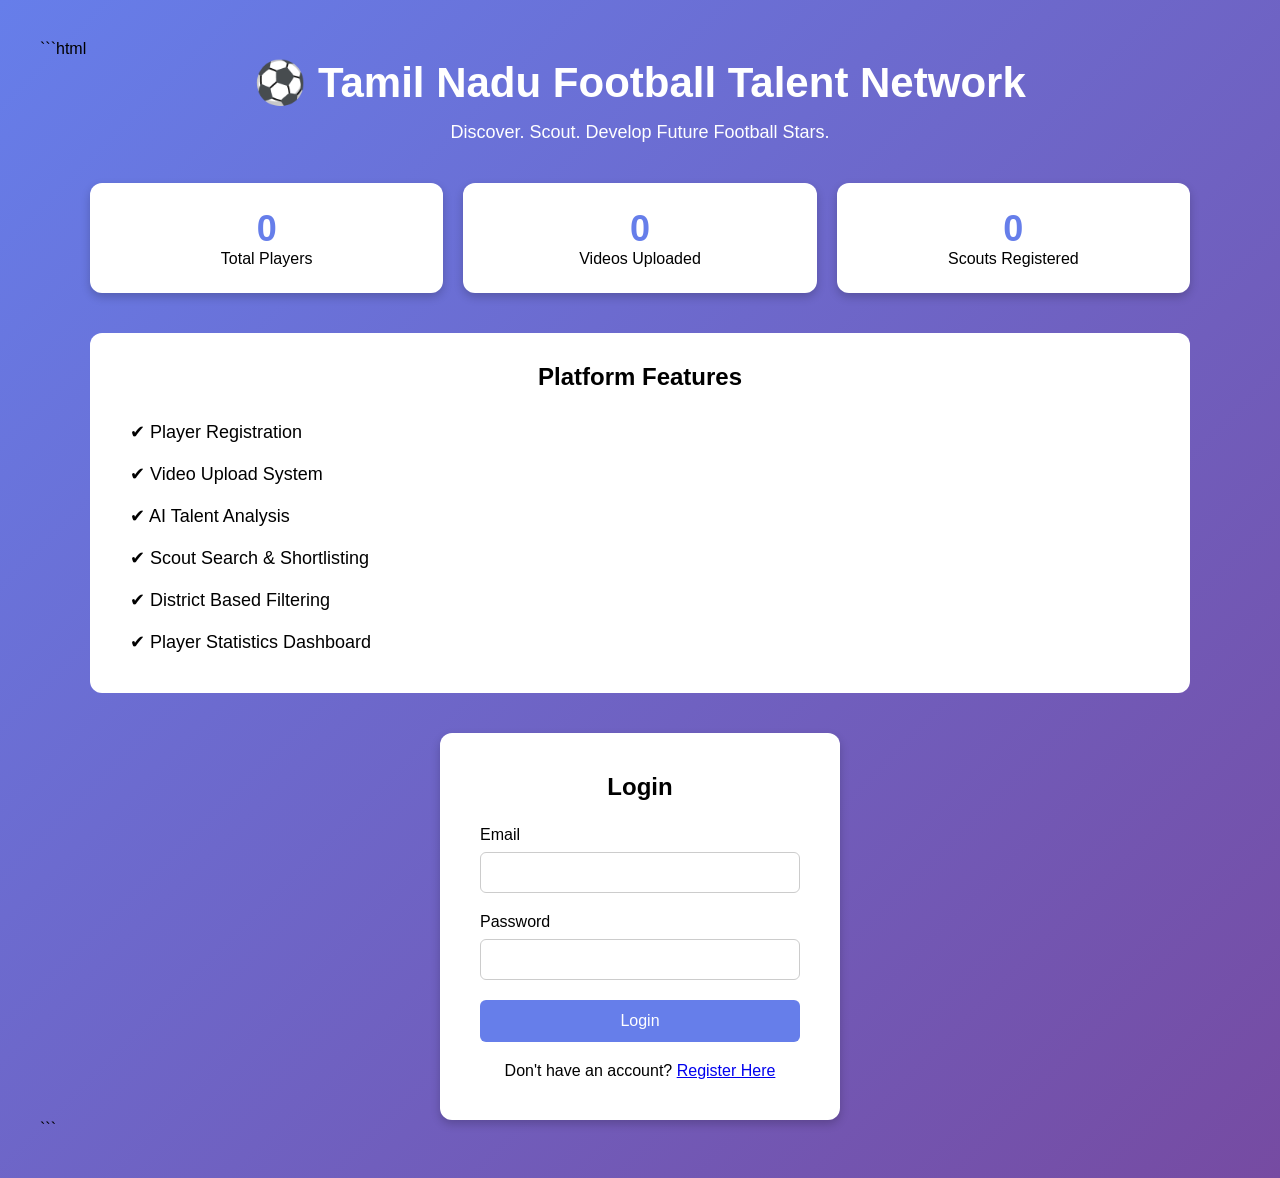
==== src/main/resources/static/index.html @ b0f7b4f4 "Initial commit - Tamil Nadu Football Talent Network" ====
```html
<!DOCTYPE html>
<html>
<head>
    <title>TN Football Talent Network</title>

    <style>

        *{
            margin:0;
            padding:0;
            box-sizing:border-box;
        }

        body{
            font-family:Arial,sans-serif;
            background:linear-gradient(135deg,#667eea,#764ba2);
            min-height:100vh;
            padding:40px;
        }

        .container{
            max-width:1100px;
            margin:auto;
        }

        .hero{
            text-align:center;
            color:white;
            margin-bottom:40px;
        }

        .hero h1{
            font-size:42px;
            margin-bottom:15px;
        }

        .hero p{
            font-size:18px;
        }

        .stats{
            display:flex;
            justify-content:space-around;
            gap:20px;
            margin-bottom:40px;
        }

        .stat-card{
            background:white;
            flex:1;
            padding:25px;
            border-radius:12px;
            text-align:center;
            box-shadow:0 4px 10px rgba(0,0,0,0.2);
        }

        .stat-card h2{
            color:#667eea;
            font-size:36px;
        }

        .features{
            background:white;
            padding:30px;
            border-radius:12px;
            margin-bottom:40px;
        }

        .features h2{
            text-align:center;
            margin-bottom:20px;
        }

        .features ul{
            list-style:none;
        }

        .features li{
            padding:10px;
            font-size:18px;
        }

        .login-container{
            background:white;
            width:400px;
            margin:auto;
            padding:40px;
            border-radius:12px;
            box-shadow:0 4px 10px rgba(0,0,0,0.2);
        }

        .form-group{
            margin-bottom:20px;
        }

        label{
            display:block;
            margin-bottom:8px;
        }

        input{
            width:100%;
            padding:12px;
            border:1px solid #ccc;
            border-radius:6px;
        }

        button{
            width:100%;
            padding:12px;
            border:none;
            border-radius:6px;
            background:#667eea;
            color:white;
            font-size:16px;
            cursor:pointer;
        }

        button:hover{
            background:#4b5fd1;
        }

        .error-message{
            display:none;
            background:#ffdddd;
            color:red;
            padding:10px;
            border-radius:5px;
            margin-bottom:20px;
        }

        .signup-link{
            text-align:center;
            margin-top:20px;
        }

    </style>
</head>

<body>

<div class="container">

    <div class="hero">

        <h1>⚽ Tamil Nadu Football Talent Network</h1>

        <p>
            Discover. Scout. Develop Future Football Stars.
        </p>

    </div>

    <div class="stats">

        <div class="stat-card">
            <h2 id="playerCount">0</h2>
            <p>Total Players</p>
        </div>

        <div class="stat-card">
            <h2 id="videoCount">0</h2>
            <p>Videos Uploaded</p>
        </div>

        <div class="stat-card">
            <h2 id="scoutCount">0</h2>
            <p>Scouts Registered</p>
        </div>

    </div>

    <div class="features">

        <h2>Platform Features</h2>

        <ul>
            <li>✔ Player Registration</li>
            <li>✔ Video Upload System</li>
            <li>✔ AI Talent Analysis</li>
            <li>✔ Scout Search & Shortlisting</li>
            <li>✔ District Based Filtering</li>
            <li>✔ Player Statistics Dashboard</li>
        </ul>

    </div>

    <div class="login-container">

        <h2 style="text-align:center;margin-bottom:25px;">
            Login
        </h2>

        <div id="errorMessage"
             class="error-message"></div>

        <form id="loginForm">

            <div class="form-group">

                <label>Email</label>

                <input type="email"
                       id="email"
                       required>

            </div>

            <div class="form-group">

                <label>Password</label>

                <input type="password"
                       id="password"
                       required>

            </div>

            <button type="submit">
                Login
            </button>

        </form>

        <div class="signup-link">

            Don't have an account?

            <a href="/player-registration.html">
                Register Here
            </a>

        </div>

    </div>

</div>

<script>

async function loadStats() {

    try {

        const players =
            await (await fetch('/api/players')).json();

        document.getElementById('playerCount')
            .innerText = players.length;

        const videos =
            await (await fetch('/api/videos')).json();

        document.getElementById('videoCount')
            .innerText = videos.length;

    } catch(e){
        console.log(e);
    }
}

loadStats();

const loginForm =
    document.getElementById('loginForm');

loginForm.addEventListener(
    'submit',
    async function(e){

        e.preventDefault();

        const email =
            document.getElementById('email').value;

        const password =
            document.getElementById('password').value;

        try{

            const response =
                await fetch('/api/auth/login',{

                    method:'POST',

                    headers:{
                        'Content-Type':'application/json'
                    },

                    body:JSON.stringify({
                        email,password
                    })
                });

            if(response.ok){

                const data =
                    await response.json();

                localStorage.setItem(
                    'token',
                    data.token);

                localStorage.setItem(
                    'user',
                    JSON.stringify({
                        id:data.userId,
                        email:data.email,
                        firstName:data.firstName,
                        lastName:data.lastName,
                        role:data.role
                    }));

                if(data.role==='COACH'
                    || data.role==='ADMIN'){

                    window.location.href =
                        '/club-dashboard.html';

                }else if(data.role==='SCOUT'){

                    window.location.href =
                        '/scout-dashboard.html';

                }else{

                    window.location.href =
                        '/player-dashboard.html';
                }

            }else{

                document.getElementById(
                    'errorMessage').style.display='block';

                document.getElementById(
                    'errorMessage').innerText =
                    'Invalid Email or Password';
            }

        }catch(error){

            document.getElementById(
                'errorMessage').style.display='block';

            document.getElementById(
                'errorMessage').innerText =
                'Server Error';
        }
});

</script>

</body>
</html>
```
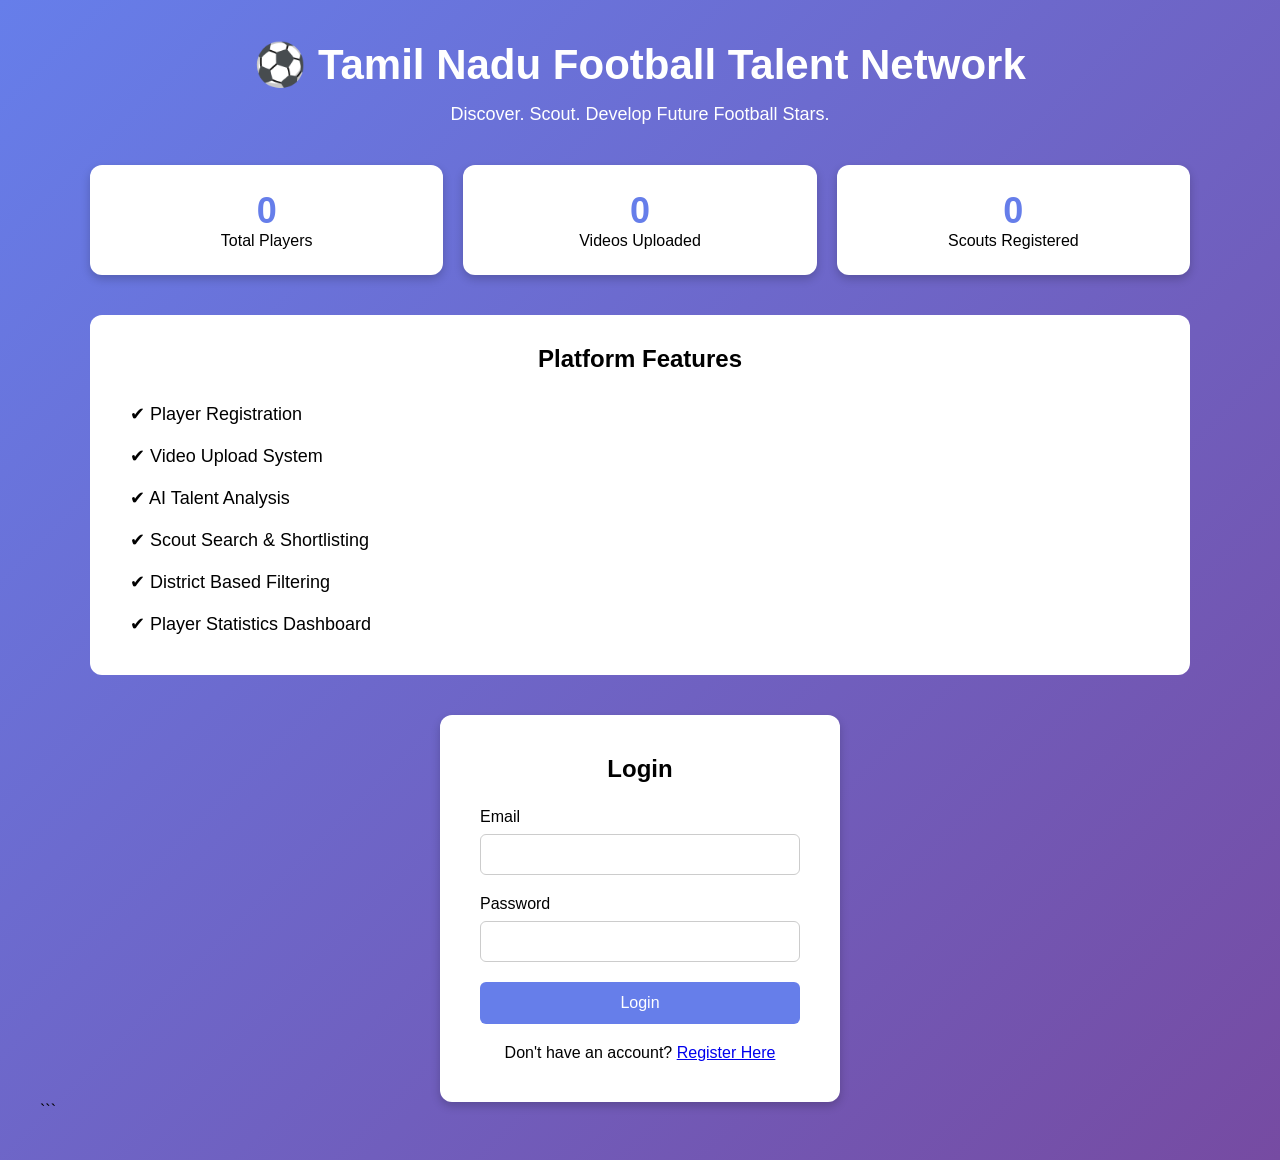
==== commit df60b40a: "wip: config updates and railway prep" ====
--- a/src/main/resources/static/index.html
+++ b/src/main/resources/static/index.html
@@ -1,7 +1,8 @@
-```html
+
 <!DOCTYPE html>
 <html>
 <head>
+    <meta charset="UTF-8">
     <title>TN Football Talent Network</title>
 
     <style>
